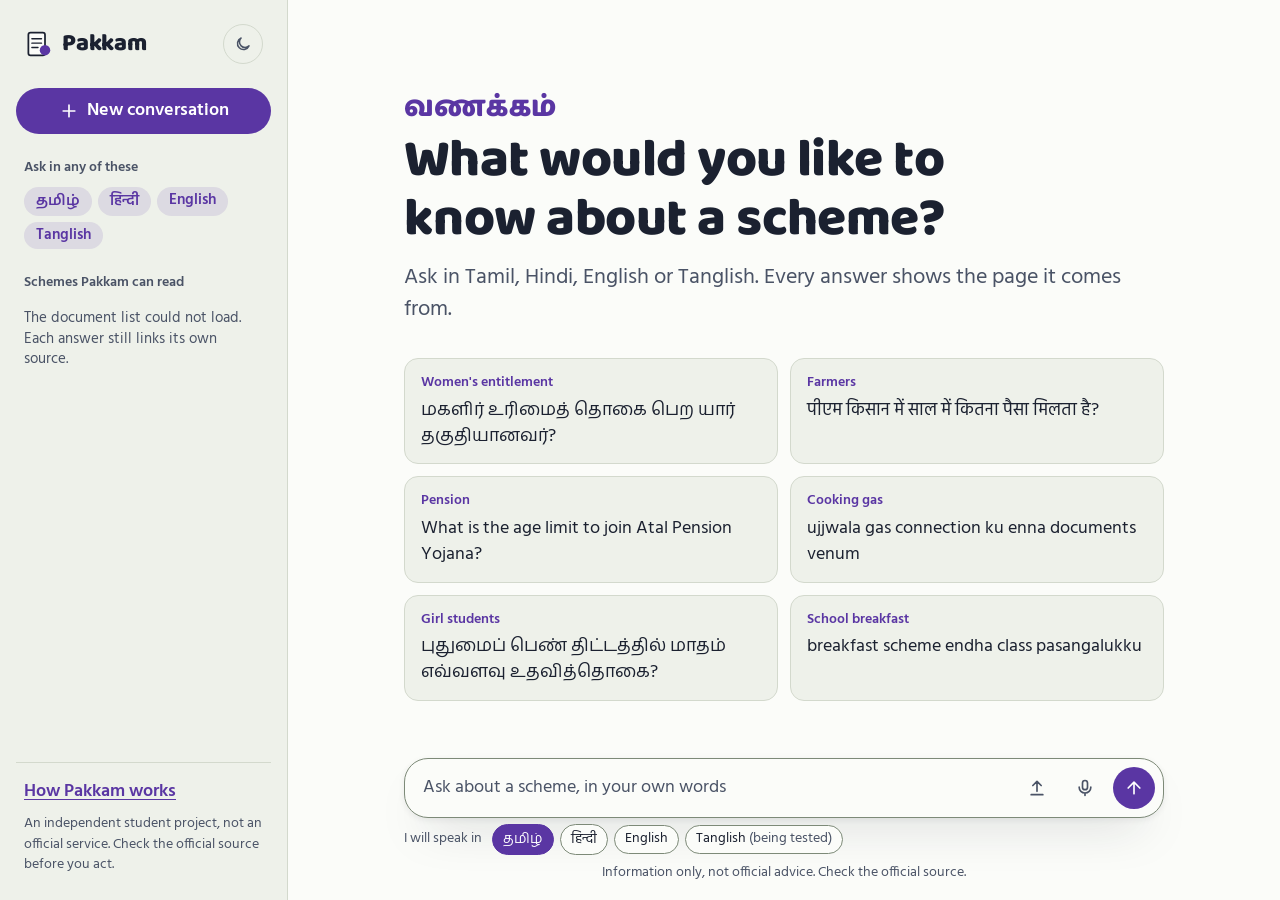
==== web/chat/index.html @ 8cd81425 "Merge main into ui-proof-refusal: voice, backend fixes and docs Conflicts resolved (reviewed by Jasw" ====
<!doctype html>
<html lang="en">
<head>
<meta charset="utf-8">
<meta name="viewport" content="width=device-width, initial-scale=1, interactive-widget=resizes-content">
<title>Ask Pakkam</title>
<meta name="description" content="Ask about Indian government schemes in Tamil, Hindi, English or Tanglish, with the official page every answer comes from.">
<meta name="theme-color" content="#FBFCF9" data-light="#FBFCF9" data-dark="#1A1F29">
<script src="../assets/theme.js"></script>
<link rel="icon" href="data:image/svg+xml,%3Csvg xmlns='http://www.w3.org/2000/svg' viewBox='0 0 32 32'%3E%3Crect x='5' y='3' width='19' height='26' rx='2.5' fill='%23FBFCF9' stroke='%231B2130' stroke-width='2'/%3E%3Cpath d='M9 10h11M9 15h11M9 20h7' stroke='%231B2130' stroke-width='1.6' stroke-linecap='round'/%3E%3Ccircle cx='24' cy='23' r='6' fill='%235A36A3'/%3E%3C/svg%3E">
<link rel="preconnect" href="https://fonts.googleapis.com">
<link rel="preconnect" href="https://fonts.gstatic.com" crossorigin>
<link rel="stylesheet" href="https://fonts.googleapis.com/css2?family=Baloo+2:wght@600;800&family=Baloo+Thambi+2:wght@600;800&family=Hind:wght@400;500;600&family=Hind+Madurai:wght@400;500;600&display=swap">
<link rel="stylesheet" href="../assets/tokens.css">
<link rel="stylesheet" href="../assets/chat.css">
<script src="../assets/recorder.js" defer></script>
<script src="../assets/chat.js" defer></script>
</head>
<body>
<a class="skip" href="#q">Skip to the question box</a>

<div class="app" id="app">
  <!-- Sidebar -->
  <aside class="sidebar" id="sidebar" aria-label="Pakkam menu">
    <div class="side-top">
      <a class="mark" href="../" aria-label="Pakkam home">
        <svg viewBox="0 0 32 32" aria-hidden="true"><rect x="5" y="3" width="19" height="26" rx="2.5"/><path d="M9 10h11M9 15h11M9 20h7"/><circle cx="24" cy="23" r="6"/></svg>
        Pakkam
      </a>
      <div class="side-actions">
        <button type="button" class="theme-toggle" data-theme-toggle aria-pressed="false" aria-label="Dark theme" title="Switch between light and dark" hidden>
          <svg class="i-moon" viewBox="0 0 24 24" aria-hidden="true"><path d="M20 14.5A8 8 0 1 1 9.5 4a6.5 6.5 0 0 0 10.5 10.5z"/></svg>
          <svg class="i-sun" viewBox="0 0 24 24" aria-hidden="true"><circle cx="12" cy="12" r="4"/><path d="M12 2v2M12 20v2M4.9 4.9l1.4 1.4M17.7 17.7l1.4 1.4M2 12h2M20 12h2M4.9 19.1l1.4-1.4M17.7 6.3l1.4-1.4"/></svg>
        </button>
        <button type="button" class="icon-btn side-close" id="side-close" aria-label="Close the menu">
          <svg viewBox="0 0 24 24" aria-hidden="true"><path d="M6 6l12 12M18 6L6 18"/></svg>
        </button>
      </div>
    </div>
    <button type="button" class="btn btn-primary new-chat" data-new-chat>
      <svg viewBox="0 0 24 24" aria-hidden="true"><path d="M12 5v14M5 12h14"/></svg>
      New conversation
    </button>

    <div class="side-block">
      <p class="side-h">Ask in any of these</p>
      <ul class="side-scripts">
        <li lang="ta">தமிழ்</li>
        <li lang="hi">हिन्दी</li>
        <li lang="en">English</li>
        <li lang="ta-Latn">Tanglish</li>
      </ul>
    </div>

    <div class="side-block side-schemes">
      <p class="side-h" id="schemes-h" tabindex="-1">Schemes Pakkam can read</p>
      <ul class="scheme-list" id="scheme-list">
        <li class="scheme-note">Loading the document list</li>
      </ul>
    </div>

    <div class="side-foot">
      <a href="../#how">How Pakkam works</a>
      <p>An independent student project, not an official service. Check the official source before you act.</p>
    </div>
  </aside>
  <div class="scrim" id="scrim" hidden></div>

  <!-- Conversation -->
  <main class="main" id="main">
    <header class="topbar">
      <button type="button" class="icon-btn" id="side-open" aria-label="Open the menu" aria-controls="sidebar" aria-expanded="false">
        <svg viewBox="0 0 24 24" aria-hidden="true"><path d="M4 7h16M4 12h16M4 17h16"/></svg>
      </button>
      <a class="mark mark-small" href="../">
        <svg viewBox="0 0 32 32" aria-hidden="true"><rect x="5" y="3" width="19" height="26" rx="2.5"/><path d="M9 10h11M9 15h11M9 20h7"/><circle cx="24" cy="23" r="6"/></svg>
        Pakkam
      </a>
      <button type="button" class="icon-btn" data-new-chat aria-label="New conversation">
        <svg viewBox="0 0 24 24" aria-hidden="true"><path d="M12 5v14M5 12h14"/></svg>
      </button>
    </header>

    <div class="thread" id="thread">
      <div class="thread-inner">
        <section class="welcome" id="welcome" aria-labelledby="welcome-h">
          <p class="greeting" aria-hidden="true">
            <span lang="ta" class="on">வணக்கம்</span>
            <span lang="hi">नमस्ते</span>
            <span lang="en">Hello</span>
            <span lang="ta-Latn">Vanakkam</span>
          </p>
          <h1 id="welcome-h">What would you like to know about a scheme?</h1>
          <p class="welcome-sub">Ask in Tamil, Hindi, English or Tanglish. Every answer shows the page it comes from.</p>
          <ul class="suggestions">
            <li><button type="button" class="suggest" data-q><span class="suggest-topic">Women's entitlement</span><span class="suggest-q" lang="ta">மகளிர் உரிமைத் தொகை பெற யார் தகுதியானவர்?</span></button></li>
            <li><button type="button" class="suggest" data-q><span class="suggest-topic">Farmers</span><span class="suggest-q" lang="hi">पीएम किसान में साल में कितना पैसा मिलता है?</span></button></li>
            <li><button type="button" class="suggest" data-q><span class="suggest-topic">Pension</span><span class="suggest-q" lang="en">What is the age limit to join Atal Pension Yojana?</span></button></li>
            <li><button type="button" class="suggest" data-q><span class="suggest-topic">Cooking gas</span><span class="suggest-q" lang="ta-Latn">ujjwala gas connection ku enna documents venum</span></button></li>
            <li><button type="button" class="suggest" data-q><span class="suggest-topic">Girl students</span><span class="suggest-q" lang="ta">புதுமைப் பெண் திட்டத்தில் மாதம் எவ்வளவு உதவித்தொகை?</span></button></li>
            <li><button type="button" class="suggest" data-q><span class="suggest-topic">School breakfast</span><span class="suggest-q" lang="ta-Latn">breakfast scheme endha class pasangalukku</span></button></li>
          </ul>
        </section>
        <ol class="log" id="log" aria-live="polite" aria-label="Conversation"></ol>
      </div>
    </div>

    <div class="composer-wrap">
      <form class="composer" id="ask" novalidate>
        <label class="vh" for="q">Your question</label>
        <textarea id="q" name="question" rows="1" autocomplete="off" placeholder="Ask about a scheme, in your own words"></textarea>
        <label class="icon-btn voice-btn" id="upload-label" title="Upload a recorded question (WAV, MP3, OGG, FLAC, AAC or M4A, up to 30 seconds)">
          <span class="vh">Upload a recorded question</span>
          <input type="file" id="upload" class="vh" accept=".wav,.mp3,.ogg,.flac,.aac,.m4a,audio/wav,audio/mpeg,audio/ogg,audio/flac,audio/aac,audio/mp4">
          <svg viewBox="0 0 24 24" aria-hidden="true"><path d="M12 16V4M7 9l5-5 5 5M5 20h14"/></svg>
        </label>
        <button type="button" class="icon-btn voice-btn" id="mic" aria-pressed="false" aria-label="Ask by voice" title="Ask by voice (up to 30 seconds)">
          <svg viewBox="0 0 24 24" aria-hidden="true"><rect x="9" y="3" width="6" height="11" rx="3"/><path d="M5 11a7 7 0 0 0 14 0M12 18v3"/></svg>
        </button>
        <button type="submit" class="send" id="send" aria-label="Ask">
          <svg viewBox="0 0 24 24" aria-hidden="true"><path d="M12 19V5M5 12l7-7 7 7"/></svg>
        </button>
      </form>
      <div class="voice-row">
        <fieldset class="voice-langs" id="voice-lang">
          <legend>I will speak in</legend>
          <label><input type="radio" name="voice-lang" value="ta" checked><span lang="ta">தமிழ்</span></label>
          <label><input type="radio" name="voice-lang" value="hi"><span lang="hi">हिन्दी</span></label>
          <label><input type="radio" name="voice-lang" value="en"><span>English</span></label>
          <label><input type="radio" name="voice-lang" value="ta-Latn"><span>Tanglish <small>(being tested)</small></span></label>
        </fieldset>
        <span class="voice-status" id="voice-status"></span>
        <button type="button" class="voice-action" id="voice-cancel" hidden>✕ Cancel</button>
        <button type="button" class="voice-action" id="voice-retry" hidden>Send again</button>
        <button type="button" class="voice-action" id="type-instead" hidden>Type instead</button>
        <span class="vh" id="voice-announce" aria-live="polite"></span>
      </div>
      <p class="form-msg" id="form-msg" role="status"></p>
      <p class="composer-hint">Information only, not official advice. Check the official source.</p>
    </div>
  </main>

  <!-- Sources panel (a bottom sheet on phones, with a backdrop that closes it) -->
  <div class="sheet-scrim" id="sheet-scrim" hidden></div>
  <aside class="sources" id="sources" aria-labelledby="sources-h" hidden>
    <div class="sources-head">
      <h2 id="sources-h" tabindex="-1">Sources</h2>
      <button type="button" class="icon-btn" id="sources-close" aria-label="Close the sources">
        <svg viewBox="0 0 24 24" aria-hidden="true"><path d="M6 6l12 12M18 6L6 18"/></svg>
      </button>
    </div>
    <ol class="source-list" id="source-list"></ol>
  </aside>
</div>
</body>
</html>
---- web/assets/tokens.css ----
/* Pakkam design tokens, shared by the home page and the chat app (docs/frontend-plan.md). */
:root {
  /* colour */
  --canvas: #EEF1EA;
  --panel: #FBFCF9;
  --panel-2: #F4F6F1;
  --ink: #1B2130;
  --ink-2: #4A5366;
  --line: #D3D9CD;
  --border: #7D8A78;
  --stamp: #5A36A3;
  --stamp-hover: #47288A;
  --stamp-soft: rgba(90, 54, 163, .12);
  --stamp-line: rgba(90, 54, 163, .45);
  --marigold: #E3A33B;
  --marigold-soft: rgba(227, 163, 59, .18);
  --tape: #9E2F3A;
  --tape-soft: rgba(158, 47, 58, .07);
  --on-stamp: #FFFFFF;
  --stamp-deep: #5A36A3; /* the CTA band keeps this violet in both themes */
  --bubble: #1B2130;
  --on-bubble: #FBFCF9;
  --nav-bg: rgba(238, 241, 234, .88);
  --scrim: rgba(27, 33, 48, .35);
  --check: url("data:image/svg+xml,%3Csvg xmlns='http://www.w3.org/2000/svg' viewBox='0 0 16 16'%3E%3Cpath d='M4 8.5l2.5 2.5L12 5.5' fill='none' stroke='white' stroke-width='2' stroke-linecap='round' stroke-linejoin='round'/%3E%3C/svg%3E");

  /* type: Indian foundries, each family covers Latin, Devanagari and Tamil */
  --font-display: "Baloo 2", "Baloo Thambi 2", system-ui, sans-serif;
  --font-body: "Hind", "Hind Madurai", system-ui, sans-serif;

  /* fluid type scale: 375px -> 1440px */
  --step--1: clamp(.8125rem, .79rem + .09vw, .875rem);
  --step-0: clamp(1rem, .96rem + .19vw, 1.125rem);
  --step-1: clamp(1.1875rem, 1.12rem + .28vw, 1.375rem);
  --step-2: clamp(1.4375rem, 1.28rem + .66vw, 1.875rem);
  --step-3: clamp(1.75rem, 1.5rem + 1.13vw, 2.5rem);
  --step-4: clamp(2.125rem, 1.67rem + 2.07vw, 3.5rem);
  --step-5: clamp(2.5rem, 1.83rem + 3.38vw, 4.75rem);

  /* spacing: 4px base */
  --s-1: 4px; --s-2: 8px; --s-3: 12px; --s-4: 16px; --s-5: 24px;
  --s-6: 32px; --s-7: 48px; --s-8: 64px; --s-9: 96px;
  --section: clamp(48px, 7vw, 96px);
  --gutter: clamp(16px, 4vw, 32px);
  --content: 1200px;

  /* shape and depth */
  --r-sm: 8px; --r-md: 14px; --r-lg: 22px; --r-pill: 999px;
  --shadow-1: 0 1px 2px rgba(27, 33, 48, .06), 0 8px 24px -16px rgba(27, 33, 48, .28);
  --shadow-2: 0 2px 6px rgba(27, 33, 48, .07), 0 24px 48px -24px rgba(27, 33, 48, .35);

  /* motion */
  --ease-out: cubic-bezier(.22, .8, .24, 1);
  --ease-in-out: cubic-bezier(.65, 0, .35, 1);

  color-scheme: light;
}

/* Dark theme: the ledger at night. Follows the system setting unless the visitor
   picks a theme (theme.js sets data-theme). Both blocks hold the same values. */
@media (prefers-color-scheme: dark) {
  :root:not([data-theme="light"]) {
    --canvas: #12151C;
    --panel: #1A1F29;
    --panel-2: #222835;
    --ink: #E9ECF2;
    --ink-2: #A9B1C2;
    --line: #2C3342;
    --border: #6B7690;
    --stamp: #B39BF5;
    --stamp-hover: #C9B8FA;
    --stamp-soft: rgba(179, 155, 245, .14);
    --stamp-line: rgba(179, 155, 245, .5);
    --marigold: #F2B657;
    --marigold-soft: rgba(242, 182, 87, .16);
    --tape: #F29AA2;
    --tape-soft: rgba(242, 154, 162, .1);
    --on-stamp: #14101F;
    --bubble: #2B3244;
    --on-bubble: #E9ECF2;
    --nav-bg: rgba(18, 21, 28, .86);
    --scrim: rgba(0, 0, 0, .55);
    --check: url("data:image/svg+xml,%3Csvg xmlns='http://www.w3.org/2000/svg' viewBox='0 0 16 16'%3E%3Cpath d='M4 8.5l2.5 2.5L12 5.5' fill='none' stroke='%2314101F' stroke-width='2' stroke-linecap='round' stroke-linejoin='round'/%3E%3C/svg%3E");
    --shadow-1: 0 1px 2px rgba(0, 0, 0, .3), 0 8px 24px -16px rgba(0, 0, 0, .6);
    --shadow-2: 0 2px 6px rgba(0, 0, 0, .3), 0 24px 48px -24px rgba(0, 0, 0, .7);
    color-scheme: dark;
  }
}
:root[data-theme="dark"] {
  --canvas: #12151C;
  --panel: #1A1F29;
  --panel-2: #222835;
  --ink: #E9ECF2;
  --ink-2: #A9B1C2;
  --line: #2C3342;
  --border: #6B7690;
  --stamp: #B39BF5;
  --stamp-hover: #C9B8FA;
  --stamp-soft: rgba(179, 155, 245, .14);
  --stamp-line: rgba(179, 155, 245, .5);
  --marigold: #F2B657;
  --marigold-soft: rgba(242, 182, 87, .16);
  --tape: #F29AA2;
  --tape-soft: rgba(242, 154, 162, .1);
  --on-stamp: #14101F;
  --bubble: #2B3244;
  --on-bubble: #E9ECF2;
  --nav-bg: rgba(18, 21, 28, .86);
  --scrim: rgba(0, 0, 0, .55);
  --check: url("data:image/svg+xml,%3Csvg xmlns='http://www.w3.org/2000/svg' viewBox='0 0 16 16'%3E%3Cpath d='M4 8.5l2.5 2.5L12 5.5' fill='none' stroke='%2314101F' stroke-width='2' stroke-linecap='round' stroke-linejoin='round'/%3E%3C/svg%3E");
  --shadow-1: 0 1px 2px rgba(0, 0, 0, .3), 0 8px 24px -16px rgba(0, 0, 0, .6);
  --shadow-2: 0 2px 6px rgba(0, 0, 0, .3), 0 24px 48px -24px rgba(0, 0, 0, .7);
  color-scheme: dark;
}

*, *::before, *::after { box-sizing: border-box; }
html { overflow-x: hidden; overflow-x: clip; -webkit-text-size-adjust: 100%; }
body {
  margin: 0;
  overflow-x: hidden;
  overflow-x: clip;
  background: var(--canvas);
  color: var(--ink);
  font-family: var(--font-body);
  font-size: var(--step-0);
  line-height: 1.5;
  -webkit-font-smoothing: antialiased;
}
:lang(ta), :lang(hi) { line-height: 1.7; }
:lang(ta-Latn) { line-height: 1.5; }
h1, h2, h3, h4, p, figure, blockquote { margin: 0; }
h1, h2, h3, h4 { font-family: var(--font-display); font-weight: 800; line-height: 1.1; letter-spacing: -.01em; text-wrap: balance; }
img { display: block; max-width: 100%; height: auto; }
a { color: inherit; }
button, input, textarea { font: inherit; color: inherit; }
:focus-visible { outline: 2px solid var(--stamp); outline-offset: 2px; border-radius: 6px; }

.vh {
  position: absolute !important;
  width: 1px; height: 1px;
  overflow: hidden;
  clip: rect(0 0 0 0);
  clip-path: inset(50%);
  white-space: nowrap;
}
.skip {
  position: absolute;
  left: 16px; top: -64px;
  z-index: 50;
  padding: 10px 16px;
  background: var(--stamp);
  color: var(--on-stamp);
  border-radius: var(--r-sm);
  font-weight: 600;
  text-decoration: none;
}
.skip:focus { top: 12px; }

/* Buttons shared by both pages. */
.btn {
  display: inline-flex;
  align-items: center;
  justify-content: center;
  gap: 8px;
  min-height: 46px;
  padding: 0 22px;
  border: 1px solid transparent;
  border-radius: var(--r-pill);
  font-weight: 600;
  text-decoration: none;
  cursor: pointer;
  transition: background-color .16s var(--ease-out), border-color .16s var(--ease-out), transform .16s var(--ease-out);
}
.btn:active { transform: translateY(1px); }
.btn-primary { background: var(--stamp); color: var(--on-stamp); }
.btn-primary:hover { background: var(--stamp-hover); }
.btn-quiet { background: var(--panel); border-color: var(--border); }
.btn-quiet:hover { border-color: var(--stamp); color: var(--stamp); }

/* The Pakkam mark: a page with a violet stamp. */
.mark {
  display: inline-flex;
  align-items: center;
  gap: 10px;
  font-family: var(--font-display);
  font-size: 1.5rem;
  font-weight: 800;
  letter-spacing: -.01em;
  text-decoration: none;
}
.mark svg { width: 28px; height: 28px; flex: none; }
.mark rect { fill: var(--panel); stroke: var(--ink); stroke-width: 2; }
.mark path { stroke: var(--ink); stroke-width: 1.6; stroke-linecap: round; }
.mark circle { fill: var(--stamp); }

/* Theme switch, shared by both pages: a moon in the light theme, a sun in the dark one.
   Hidden until theme.js wires it up, so it never shows without JavaScript. */
.theme-toggle {
  display: inline-flex;
  align-items: center;
  justify-content: center;
  flex: none;
  width: 40px;
  height: 40px;
  padding: 0;
  background: transparent;
  color: var(--ink-2);
  border: 1px solid var(--line);
  border-radius: 50%;
  cursor: pointer;
  transition: color .16s var(--ease-out), border-color .16s var(--ease-out);
}
.theme-toggle[hidden] { display: none; }
.theme-toggle:hover { color: var(--stamp); border-color: var(--stamp-line); }
.theme-toggle svg { width: 18px; height: 18px; fill: none; stroke: currentColor; stroke-width: 2; stroke-linecap: round; stroke-linejoin: round; }
.theme-toggle .i-sun, .theme-toggle[aria-pressed="true"] .i-moon { display: none; }
.theme-toggle[aria-pressed="true"] .i-sun { display: block; }

@media (pointer: coarse) {
  .btn { min-height: 48px; }
  .theme-toggle { width: 44px; height: 44px; }
}

@media (prefers-reduced-motion: reduce) {
  *, *::before, *::after {
    animation: none !important;
    transition: none !important;
    scroll-behavior: auto !important;
  }
}
---- web/assets/chat.css ----
/* Pakkam chat app. Tokens in tokens.css; plan in docs/frontend-plan.md. */
html, body { height: 100%; }
body { overflow: hidden; background: var(--panel); }

.app {
  display: grid;
  grid-template-columns: 288px minmax(0, 1fr) auto;
  height: 100vh;
  height: 100dvh;
}

.icon-btn {
  display: inline-flex;
  align-items: center;
  justify-content: center;
  width: 40px;
  height: 40px;
  padding: 0;
  background: transparent;
  border: 1px solid transparent;
  border-radius: 10px;
  cursor: pointer;
  transition: background-color .16s var(--ease-out);
}
.icon-btn:hover { background: var(--panel-2); }
.icon-btn svg, .new-chat svg, .send svg { width: 20px; height: 20px; fill: none; stroke: currentColor; stroke-width: 2; stroke-linecap: round; stroke-linejoin: round; }

/* ---------- sidebar ---------- */
.sidebar {
  display: flex;
  flex-direction: column;
  gap: var(--s-5);
  min-height: 0;
  padding: var(--s-5) var(--s-4);
  background: var(--canvas);
  border-right: 1px solid var(--line);
}
.side-top { display: flex; align-items: center; justify-content: space-between; padding-inline: var(--s-2); }
.side-actions { display: flex; align-items: center; gap: var(--s-2); }
.side-close { display: none; }
.new-chat { width: 100%; }
.side-block { padding-inline: var(--s-2); }
.side-h { margin-bottom: var(--s-2); color: var(--ink-2); font-size: var(--step--1); font-weight: 600; }
.side-scripts { display: flex; flex-wrap: wrap; gap: 6px; margin: 0; padding: 0; list-style: none; }
.side-scripts li { padding: 2px 12px; background: var(--stamp-soft); color: var(--stamp); border-radius: var(--r-pill); font-weight: 600; font-size: .9375rem; }
.side-schemes { flex: 1; min-height: 0; display: flex; flex-direction: column; }
.scheme-list { flex: 1; min-height: 0; overflow-y: auto; margin: 0; padding: 0; list-style: none; }
.scheme-list li { padding: 7px 0; border-bottom: 1px solid var(--line); font-size: .9375rem; line-height: 1.35; }
.scheme-list li:last-child { border-bottom: 0; }
.scheme-docs { display: block; color: var(--ink-2); font-size: var(--step--1); }
.scheme-note { color: var(--ink-2); }
.side-foot { padding: var(--s-4) var(--s-2) 0; border-top: 1px solid var(--line); }
.side-foot a { color: var(--stamp); font-weight: 600; text-underline-offset: 3px; }
.side-foot p { margin-top: var(--s-2); color: var(--ink-2); font-size: var(--step--1); }

/* ---------- main column ---------- */
.main { display: flex; flex-direction: column; min-width: 0; min-height: 0; background: var(--panel); }
.topbar { display: none; }
.thread { flex: 1; min-height: 0; overflow-y: auto; scroll-behavior: smooth; }
.thread-inner { width: min(760px, 100% - 2 * var(--gutter)); margin-inline: auto; padding-block: var(--s-7) var(--s-6); }

/* welcome */
.welcome { padding-top: clamp(8px, 4vh, 48px); }
.greeting { position: relative; height: 1.4em; font-family: var(--font-display); font-size: var(--step-2); font-weight: 800; color: var(--stamp); }
.greeting span { position: absolute; left: 0; top: 0; opacity: 0; transform: translateY(6px); transition: opacity .5s var(--ease-out), transform .5s var(--ease-out); }
.greeting span.on { opacity: 1; transform: none; }
.welcome h1 { margin-top: var(--s-2); font-size: var(--step-4); max-width: 18ch; }
.welcome-sub { margin-top: var(--s-3); color: var(--ink-2); font-size: var(--step-1); }
.suggestions {
  display: grid;
  grid-template-columns: repeat(2, minmax(0, 1fr));
  gap: var(--s-3);
  margin: var(--s-6) 0 0;
  padding: 0;
  list-style: none;
}
.suggest {
  display: flex;
  flex-direction: column;
  gap: 4px;
  width: 100%;
  height: 100%;
  padding: 14px 16px;
  text-align: left;
  background: var(--canvas);
  border: 1px solid var(--line);
  border-radius: var(--r-md);
  cursor: pointer;
  transition: border-color .16s var(--ease-out), background-color .16s var(--ease-out), transform .16s var(--ease-out);
}
.suggest:hover { border-color: var(--stamp); background: var(--stamp-soft); }
.suggest:active { transform: translateY(1px); }
.suggest-topic { color: var(--stamp); font-size: var(--step--1); font-weight: 600; }
.suggest-q { line-height: 1.45; }

/* messages */
.log { display: grid; gap: var(--s-6); margin: 0; padding: 0; list-style: none; }
.log:empty { display: none; }
.msg { animation: msg-in .24s var(--ease-out) backwards; }
@keyframes msg-in { from { opacity: 0; transform: translateY(8px); } }
.msg.q { justify-self: end; max-width: min(600px, 88%); }
.msg.q p {
  padding: 10px 16px;
  background: var(--bubble);
  color: var(--on-bubble);
  border-radius: 18px 18px 4px 18px;
  overflow-wrap: anywhere;
}
.msg.a { display: grid; grid-template-columns: 34px minmax(0, 1fr); gap: var(--s-3); }
.avatar {
  display: inline-flex;
  align-items: center;
  justify-content: center;
  width: 34px;
  height: 34px;
  background: var(--stamp-soft);
  border-radius: 50%;
}
.avatar svg { width: 20px; height: 20px; }
.avatar rect { fill: var(--panel); stroke: var(--stamp); stroke-width: 2; }
.avatar path { stroke: var(--stamp); stroke-width: 1.6; stroke-linecap: round; }
.avatar circle { fill: var(--stamp); }
.a-body { min-width: 0; padding-top: 4px; }
.sentences { font-size: var(--step-0); line-height: 1.65; }
.sent { border-radius: 4px; transition: background-color .2s var(--ease-out); -webkit-box-decoration-break: clone; box-decoration-break: clone; }
.sent.lit { background: var(--stamp-soft); }

.chip {
  position: relative;
  display: inline-flex;
  align-items: center;
  justify-content: center;
  min-width: 1.55em;
  height: 1.55em;
  margin-inline: .25em .1em;
  padding: 0 .4em;
  vertical-align: .12em;
  background: var(--stamp-soft);
  color: var(--stamp);
  border: 1px solid var(--stamp-line);
  border-radius: 6px;
  font-family: var(--font-body);
  font-size: .75em;
  font-weight: 600;
  line-height: 1;
  font-variant-numeric: tabular-nums;
  cursor: pointer;
  transition: background-color .16s var(--ease-out), color .16s var(--ease-out);
}
.chip:hover, .chip[aria-expanded="true"] { background: var(--stamp); color: var(--on-stamp); }

.a-meta { display: flex; flex-wrap: wrap; align-items: center; gap: var(--s-3); margin-top: var(--s-3); }
.source-lines { display: grid; gap: 6px; margin: var(--s-3) 0 0; padding: 0; list-style: none; }
.source-line {
  display: inline-flex;
  align-items: center;
  gap: 8px;
  max-width: 100%;
  min-height: 36px;
  padding: 6px 12px 6px 10px;
  background: var(--panel);
  color: var(--ink);
  border: 1px solid var(--stamp-line);
  border-left: 4px solid var(--stamp);
  border-radius: var(--r-sm);
  font-size: var(--step--1);
  font-weight: 600;
  text-align: start;
  overflow-wrap: anywhere;
  cursor: pointer;
}
.source-line:hover, .source-line[aria-expanded="true"] { border-color: var(--stamp); color: var(--stamp); }
.a-time { color: var(--ink-2); font-size: var(--step--1); }
.disclaimer { margin-top: var(--s-2); color: var(--ink-2); font-size: var(--step--1); }

.refusal {
  padding: 14px 16px;
  background: var(--canvas);
  border: 1.5px dashed var(--border);
  border-radius: var(--r-md);
}
.refusal-title { margin-bottom: 6px; font-weight: 600; }
.refusal-text { color: var(--ink); }
.refusal-actions { display: flex; flex-wrap: wrap; gap: var(--s-2); margin-top: var(--s-3); }
.refusal-link, .refusal-schemes {
  display: inline-flex;
  flex-direction: column;
  justify-content: center;
  min-height: 44px;
  padding: 6px 14px;
  background: var(--panel);
  color: var(--stamp);
  border: 1px solid var(--stamp-line);
  border-radius: var(--r-sm);
  font-size: var(--step--1);
  font-weight: 600;
  text-align: start;
  text-decoration: none;
  cursor: pointer;
}
.refusal-link:hover, .refusal-schemes:hover { border-color: var(--stamp); }
.refusal-host { color: var(--ink-2); font-weight: 400; overflow-wrap: anywhere; }
#schemes-h:focus { outline: none; }
.error-msg { padding: 12px 14px; color: var(--tape); background: var(--tape-soft); border-radius: var(--r-md); }

.pending .a-body { display: grid; gap: var(--s-2); }
.wait { color: var(--ink-2); }
.wait-bar { position: relative; width: min(240px, 60%); height: 4px; overflow: hidden; background: var(--stamp-soft); border-radius: 2px; }
.wait-bar::after {
  content: "";
  position: absolute;
  inset: 0;
  width: 40%;
  background: var(--stamp);
  border-radius: 2px;
  animation: indeterminate 1.3s var(--ease-in-out) infinite;
}
@keyframes indeterminate { from { transform: translateX(-100%); } to { transform: translateX(250%); } }

/* composer */
.composer-wrap {
  width: min(760px, 100% - 2 * var(--gutter));
  margin-inline: auto;
  padding: var(--s-2) 0 var(--s-4);
}
.composer {
  display: flex;
  align-items: flex-end;
  gap: var(--s-2);
  padding: 8px 8px 8px 18px;
  background: var(--panel);
  border: 1px solid var(--border);
  border-radius: 24px;
  box-shadow: var(--shadow-2);
  transition: border-color .16s var(--ease-out);
}
.composer:focus-within { border-color: var(--stamp); }
.composer textarea {
  flex: 1;
  min-height: 28px;
  max-height: 168px;
  margin-block: 6px;
  padding: 0;
  resize: none;
  border: 0;
  outline: none;
  background: transparent;
  line-height: 1.5;
}
.composer textarea::placeholder { color: var(--ink-2); opacity: 1; }
.send {
  flex: none;
  display: inline-flex;
  align-items: center;
  justify-content: center;
  width: 42px;
  height: 42px;
  background: var(--stamp);
  color: var(--on-stamp);
  border: 0;
  border-radius: 50%;
  cursor: pointer;
  transition: background-color .16s var(--ease-out), opacity .16s var(--ease-out);
}
.send:hover { background: var(--stamp-hover); }
.send:disabled { opacity: .45; cursor: progress; }
.form-msg { min-height: 0; margin-top: 6px; color: var(--tape); font-size: var(--step--1); }
.form-msg:empty { display: none; }
.voice-btn { flex: none; align-self: flex-end; margin-bottom: 1px; color: var(--ink-2); }
.voice-btn svg { width: 20px; height: 20px; fill: none; stroke: currentColor; stroke-width: 2; stroke-linecap: round; stroke-linejoin: round; }
.voice-btn:focus-within { outline: 2px solid var(--stamp); outline-offset: 2px; }
#mic[aria-pressed="true"] { background: var(--tape-soft); color: var(--tape); border-color: var(--tape); }
.voice-btn[hidden] { display: none; }
.voice-row { display: flex; flex-wrap: wrap; align-items: center; gap: var(--s-2); margin-top: 6px; color: var(--ink-2); font-size: var(--step--1); }
.voice-langs { display: flex; flex-wrap: wrap; align-items: center; gap: 6px; margin: 0; padding: 0; border: 0; }
.voice-langs legend { float: left; margin-right: 4px; padding: 0; }
.voice-langs label { position: relative; }
.voice-langs input { position: absolute; opacity: 0; inset: 0; margin: 0; cursor: pointer; }
.voice-langs span { display: inline-block; padding: 3px 10px; color: var(--ink); background: var(--panel); border: 1px solid var(--border); border-radius: 999px; }
.voice-langs small { color: var(--ink-2); font-size: inherit; }
.voice-langs input:checked + span { color: var(--on-stamp); background: var(--stamp); border-color: var(--stamp); }
.voice-langs input:checked + span small { color: inherit; opacity: .85; }
.voice-langs input:focus-visible + span { outline: 2px solid var(--stamp); outline-offset: 2px; }
.voice-action { padding: 3px 10px; color: var(--ink); background: var(--panel); border: 1px solid var(--border); border-radius: 999px; font: inherit; cursor: pointer; }
.voice-action:hover { background: var(--panel-2); }
.voice-action[hidden] { display: none; }
#mic[aria-pressed="true"] svg { display: none; }
#mic[aria-pressed="true"]::before { content: ""; width: 14px; height: 14px; background: currentColor; border-radius: 2px; }
#mic.mic-off { opacity: .55; }
.voice-row[hidden] { display: none; }
.voice-status:empty { display: none; }
.voice-status { color: var(--tape); font-variant-numeric: tabular-nums; }
/* Listen: the pill style the voice branch borrowed from the removed "N sources" button. */
.listen-btn {
  display: inline-flex;
  align-items: center;
  gap: 6px;
  padding: 4px 12px;
  background: var(--panel);
  border: 1px solid var(--border);
  border-radius: var(--r-pill);
  font-size: var(--step--1);
  font-weight: 600;
  cursor: pointer;
}
.listen-btn:hover { border-color: var(--stamp); color: var(--stamp); }
.listen-btn[aria-pressed="true"] { color: var(--tape); border-color: var(--tape); }
.heard { display: block; margin-bottom: 2px; font-size: var(--step--1); opacity: .8; }
.composer-hint { margin-top: 8px; color: var(--ink-2); font-size: var(--step--1); text-align: center; }

/* ---------- sources panel ---------- */
.sources {
  display: flex;
  flex-direction: column;
  width: 380px;
  min-height: 0;
  background: var(--canvas);
  border-left: 1px solid var(--line);
  animation: panel-in .26s var(--ease-out);
}
.sources[hidden] { display: none; }
.sheet-scrim { display: none; }
@keyframes panel-in { from { opacity: 0; transform: translateX(16px); } }
.sources-head { display: flex; align-items: center; justify-content: space-between; padding: var(--s-4) var(--s-4) var(--s-3) var(--s-5); border-bottom: 1px solid var(--line); }
.sources-head h2 { font-size: var(--step-1); }
.sources-head h2:focus { outline: none; }
.source-list { flex: 1; min-height: 0; overflow-y: auto; display: grid; align-content: start; gap: var(--s-3); margin: 0; padding: var(--s-4); list-style: none; }
.source {
  padding: 14px 16px;
  background: var(--panel);
  border: 1px solid var(--line);
  border-radius: var(--r-md);
  transition: border-color .2s var(--ease-out), box-shadow .2s var(--ease-out);
}
.source.current { border-color: var(--stamp); box-shadow: 0 0 0 3px var(--stamp-soft); }
.source-head { display: flex; gap: var(--s-3); align-items: baseline; }
.source-no {
  flex: none;
  display: inline-flex;
  padding: 0 .45em;
  white-space: nowrap;
  align-items: center;
  justify-content: center;
  min-width: 1.7em;
  height: 1.7em;
  background: var(--stamp);
  color: var(--on-stamp);
  border-radius: 6px;
  font-size: .8125rem;
  font-weight: 600;
}
.source-title { font-weight: 600; line-height: 1.35; }
.source-doc { color: var(--ink-2); font-size: var(--step--1); }
.source-text {
  max-height: 11.5em;
  margin: var(--s-3) 0 var(--s-2);
  padding-right: 6px;
  overflow-y: auto;
  white-space: pre-line;
  font-size: .9375rem;
  overflow-wrap: anywhere;
}
.source-link { color: var(--stamp); font-weight: 600; font-size: .9375rem; text-underline-offset: 3px; }

/* ---------- responsive ---------- */
@media (max-width: 1100px) {
  .app { grid-template-columns: 288px minmax(0, 1fr); }
  .sheet-scrim:not([hidden]) { display: block; position: fixed; inset: 0; z-index: 25; background: var(--scrim); }
  .sources {
    position: fixed;
    top: 0; right: 0; bottom: 0;
    z-index: 30;
    width: min(400px, 100%);
    box-shadow: var(--shadow-2);
  }
}
@media (max-width: 860px) {
  .app { grid-template-columns: minmax(0, 1fr); }
  .sidebar {
    position: fixed;
    top: 0; left: 0; bottom: 0;
    z-index: 40;
    width: min(300px, 86vw);
    transform: translateX(-102%);
    transition: transform .26s var(--ease-out);
    box-shadow: var(--shadow-2);
  }
  .app.menu-open .sidebar { transform: none; }
  .side-close { display: inline-flex; }
  .scrim { position: fixed; inset: 0; z-index: 35; background: var(--scrim); }
  .topbar {
    display: flex;
    align-items: center;
    justify-content: space-between;
    padding: 8px var(--s-2);
    border-bottom: 1px solid var(--line);
  }
  .mark-small { font-size: 1.25rem; }
  .mark-small svg { width: 24px; height: 24px; }
  .thread-inner { padding-top: var(--s-5); }
}
@media (max-width: 640px) {
  .suggestions { grid-template-columns: 1fr; }
  /* The composer hint says this in English on phones; keep it for other languages. */
  .disclaimer[lang="en"] { display: none; }
  .sources {
    top: auto;
    left: 0;
    width: 100%;
    max-height: 78dvh;
    border-left: 0;
    border-top: 1px solid var(--line);
    border-radius: var(--r-lg) var(--r-lg) 0 0;
    animation-name: sheet-in;
  }
  @keyframes sheet-in { from { transform: translateY(24px); opacity: 0; } }
  .sources-head { position: relative; padding-top: var(--s-5); }
  .sources-head::before {
    content: "";
    position: absolute;
    top: 8px; left: 50%;
    width: 40px; height: 4px;
    margin-left: -20px;
    background: var(--border);
    border-radius: 2px;
  }
  .composer-hint { margin-top: 6px; font-size: .8125rem; }
  /* On phones the mic is the main control. */
  #mic { width: 52px; height: 52px; color: var(--on-stamp); background: var(--stamp); border-radius: 50%; }
  #mic svg { width: 24px; height: 24px; }
  #mic[aria-pressed="true"] { color: var(--on-stamp); background: var(--tape); }
}
@media (pointer: coarse) {
  .icon-btn { width: 44px; height: 44px; }
  .chip::after { content: ""; position: absolute; inset: -10px; }
  .source-line { min-height: 44px; }
  .send { width: 46px; height: 46px; }
}
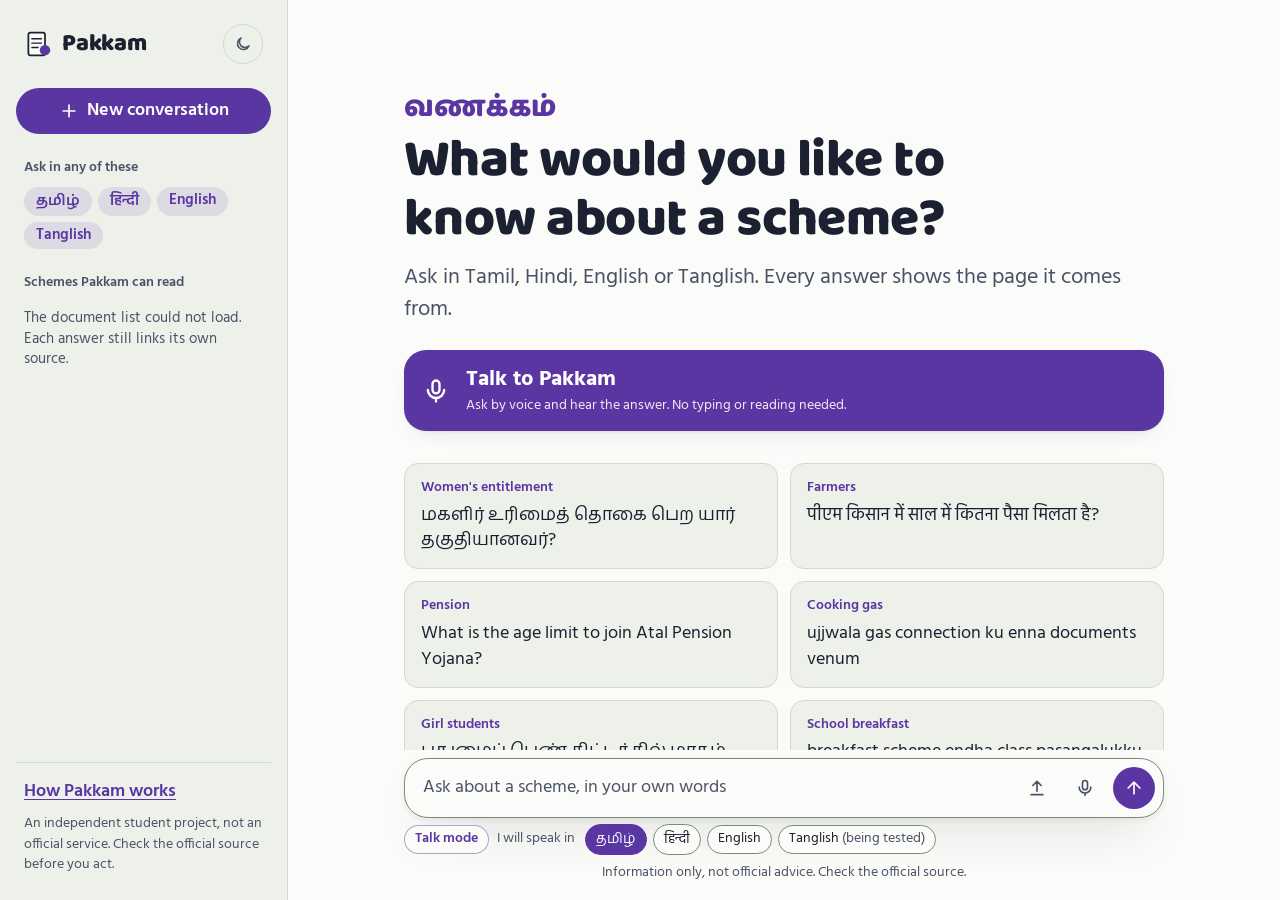
==== commit 540cf63b: "Talk mode: a whole conversation by voice; mic level and auto-stop; helplines spoken and callable Bui" ====
--- a/web/chat/index.html
+++ b/web/chat/index.html
@@ -76,6 +76,9 @@
         <svg viewBox="0 0 32 32" aria-hidden="true"><rect x="5" y="3" width="19" height="26" rx="2.5"/><path d="M9 10h11M9 15h11M9 20h7"/><circle cx="24" cy="23" r="6"/></svg>
         Pakkam
       </a>
+      <button type="button" class="icon-btn topbar-talk" data-talk aria-label="Talk mode">
+        <svg viewBox="0 0 24 24" aria-hidden="true"><rect x="9" y="3" width="6" height="11" rx="3"/><path d="M5 11a7 7 0 0 0 14 0M12 18v3"/></svg>
+      </button>
       <button type="button" class="icon-btn" data-new-chat aria-label="New conversation">
         <svg viewBox="0 0 24 24" aria-hidden="true"><path d="M12 5v14M5 12h14"/></svg>
       </button>
@@ -92,6 +95,10 @@
           </p>
           <h1 id="welcome-h">What would you like to know about a scheme?</h1>
           <p class="welcome-sub">Ask in Tamil, Hindi, English or Tanglish. Every answer shows the page it comes from.</p>
+          <button type="button" class="talk-start" data-talk>
+            <svg viewBox="0 0 24 24" aria-hidden="true"><rect x="9" y="3" width="6" height="11" rx="3"/><path d="M5 11a7 7 0 0 0 14 0M12 18v3"/></svg>
+            <span><strong>Talk to Pakkam</strong><small>Ask by voice and hear the answer. No typing or reading needed.</small></span>
+          </button>
           <ul class="suggestions">
             <li><button type="button" class="suggest" data-q><span class="suggest-topic">Women's entitlement</span><span class="suggest-q" lang="ta">மகளிர் உரிமைத் தொகை பெற யார் தகுதியானவர்?</span></button></li>
             <li><button type="button" class="suggest" data-q><span class="suggest-topic">Farmers</span><span class="suggest-q" lang="hi">पीएम किसान में साल में कितना पैसा मिलता है?</span></button></li>
@@ -122,6 +129,7 @@
         </button>
       </form>
       <div class="voice-row">
+        <button type="button" class="voice-action talk-open" data-talk>Talk mode</button>
         <fieldset class="voice-langs" id="voice-lang">
           <legend>I will speak in</legend>
           <label><input type="radio" name="voice-lang" value="ta" checked><span lang="ta">தமிழ்</span></label>
@@ -140,6 +148,22 @@
     </div>
   </main>
 
+  <!-- Talk mode: a whole conversation by voice -->
+  <div class="talk" id="talk" role="dialog" aria-modal="true" aria-labelledby="talk-state" hidden>
+    <button type="button" class="icon-btn talk-close" id="talk-close" aria-label="Close talk mode">
+      <svg viewBox="0 0 24 24" aria-hidden="true"><path d="M6 6l12 12M18 6L6 18"/></svg>
+    </button>
+    <p class="talk-state" id="talk-state" aria-live="polite">Tap the mic and ask your question</p>
+    <button type="button" class="talk-mic" id="talk-mic" aria-label="Talk">
+      <span class="talk-ring" id="talk-ring" aria-hidden="true"></span>
+      <svg viewBox="0 0 24 24" aria-hidden="true"><rect x="9" y="3" width="6" height="11" rx="3"/><path d="M5 11a7 7 0 0 0 14 0M12 18v3"/></svg>
+    </button>
+    <p class="talk-lang" id="talk-lang"></p>
+    <p class="talk-heard" id="talk-heard"></p>
+    <p class="talk-answer" id="talk-answer"></p>
+    <div class="talk-actions" id="talk-actions"></div>
+  </div>
+
   <!-- Sources panel (a bottom sheet on phones, with a backdrop that closes it) -->
   <div class="sheet-scrim" id="sheet-scrim" hidden></div>
   <aside class="sources" id="sources" aria-labelledby="sources-h" hidden>
--- a/web/assets/chat.css
+++ b/web/assets/chat.css
@@ -171,6 +171,8 @@
 }
 .source-line:hover, .source-line[aria-expanded="true"] { border-color: var(--stamp); color: var(--stamp); }
 .a-time { color: var(--ink-2); font-size: var(--step--1); }
+.source-preview-box { font-size: var(--step--1); color: var(--ink-2); border-left: 2px solid var(--stamp-line); padding-left: var(--s-2); }
+.source-preview-box[hidden] { display: none; }
 .disclaimer { margin-top: var(--s-2); color: var(--ink-2); font-size: var(--step--1); }
 
 .refusal {
@@ -201,6 +203,52 @@
 .refusal-link:hover, .refusal-schemes:hover { border-color: var(--stamp); }
 .refusal-host { color: var(--ink-2); font-weight: 400; overflow-wrap: anywhere; }
 #schemes-h:focus { outline: none; }
+.confirm { margin-bottom: var(--s-2); padding: 8px 12px; color: var(--ink); background: var(--marigold-soft); border-radius: var(--r-sm); font-weight: 600; }
+
+/* after an answer: follow-up questions and feedback */
+.follow-ups { display: flex; flex-wrap: wrap; gap: var(--s-2); margin-top: var(--s-3); }
+.follow-up {
+  min-height: 36px;
+  padding: 6px 14px;
+  background: var(--panel);
+  color: var(--stamp);
+  border: 1px solid var(--stamp-line);
+  border-radius: var(--r-pill);
+  font-size: var(--step--1);
+  font-weight: 600;
+  cursor: pointer;
+  transition: background-color .16s var(--ease-out), color .16s var(--ease-out);
+}
+.follow-up:hover { background: var(--stamp); color: var(--on-stamp); }
+.feedback { display: inline-flex; align-items: center; gap: 4px; margin-left: auto; color: var(--ink-2); font-size: var(--step--1); }
+.feedback-btn { width: 32px; height: 32px; padding: 0; background: transparent; border: 1px solid transparent; border-radius: 50%; font-size: 1rem; cursor: pointer; }
+.feedback-btn:hover:not(:disabled) { border-color: var(--border); }
+.feedback-btn:disabled { cursor: default; opacity: .45; }
+.feedback-btn.chosen { opacity: 1; border-color: var(--stamp-line); background: var(--stamp-soft); }
+
+/* "Did you mean...?" and "the answer writer is busy" */
+.clarify, .busy { padding: 14px 16px; background: var(--canvas); border: 1px solid var(--stamp-line); border-radius: var(--r-md); }
+.clarify-title, .busy-title { margin-bottom: var(--s-2); font-weight: 600; }
+.clarify-actions { display: flex; flex-wrap: wrap; gap: var(--s-2); }
+.clarify-btn {
+  min-height: 44px;
+  padding: 6px 16px;
+  background: var(--stamp);
+  color: var(--on-stamp);
+  border: 0;
+  border-radius: var(--r-pill);
+  font-weight: 600;
+  cursor: pointer;
+}
+.clarify-btn:hover { background: var(--stamp-hover); }
+.busy-passages { display: grid; gap: var(--s-3); margin: 0 0 var(--s-3); padding: 0; list-style: none; }
+.busy-doc { font-size: var(--step--1); font-weight: 600; }
+.busy-text { margin: 4px 0; padding-left: var(--s-2); border-left: 2px solid var(--stamp-line); color: var(--ink); font-size: .9375rem; overflow-wrap: anywhere; }
+.stop-btn { justify-self: start; padding: 4px 14px; color: var(--ink); background: var(--panel); border: 1px solid var(--border); border-radius: var(--r-pill); font-size: var(--step--1); cursor: pointer; }
+.stop-btn:hover { border-color: var(--tape); color: var(--tape); }
+.scheme-ask { padding: 0; color: inherit; background: none; border: 0; font: inherit; text-align: start; cursor: pointer; text-decoration: underline; text-decoration-color: var(--line); text-underline-offset: 3px; }
+.scheme-ask:hover { color: var(--stamp); text-decoration-color: var(--stamp); }
+
 .error-msg { padding: 12px 14px; color: var(--tape); background: var(--tape-soft); border-radius: var(--r-md); }
 
 .pending .a-body { display: grid; gap: var(--s-2); }
@@ -424,11 +472,23 @@
     background: var(--border);
     border-radius: 2px;
   }
-  .composer-hint { margin-top: 6px; font-size: .8125rem; }
-  /* On phones the mic is the main control. */
-  #mic { width: 52px; height: 52px; color: var(--on-stamp); background: var(--stamp); border-radius: 50%; }
-  #mic svg { width: 24px; height: 24px; }
-  #mic[aria-pressed="true"] { color: var(--on-stamp); background: var(--tape); }
+  /* Phones: give the question box the width, and keep the bottom area short. */
+  .composer-wrap { padding: 6px 0 var(--s-2); }
+  .composer { gap: 4px; padding: 6px 6px 6px 14px; }
+  #upload-label { display: none; }
+  /* Kept on phones (the English answers rely on it for the disclaimer), but on one short line. */
+  .composer-hint { margin-top: 2px; font-size: .75rem; line-height: 1.3; }
+  .voice-row { gap: 4px; margin-top: 4px; }
+  .voice-langs { flex-wrap: nowrap; overflow-x: auto; scrollbar-width: none; max-width: 100%; }
+  .voice-langs::-webkit-scrollbar { display: none; }
+  .voice-langs legend { display: none; }
+  .voice-langs span { padding: 2px 9px; white-space: nowrap; }
+  .voice-langs small { display: none; }
+  /* The mic is outlined, the send button solid, so the two never look the same. */
+  #mic { width: 44px; height: 44px; color: var(--stamp); background: var(--panel); border: 2px solid var(--stamp); border-radius: 50%; }
+  #mic svg { width: 22px; height: 22px; }
+  #mic[aria-pressed="true"] { color: var(--on-stamp); background: var(--tape); border-color: var(--tape); }
+  .feedback { margin-left: 0; }
 }
 @media (pointer: coarse) {
   .icon-btn { width: 44px; height: 44px; }
@@ -436,3 +496,86 @@
   .source-line { min-height: 44px; }
   .send { width: 46px; height: 46px; }
 }
+
+/* ---------- talk mode ---------- */
+.talk-start {
+  display: flex;
+  align-items: center;
+  gap: var(--s-4);
+  width: 100%;
+  margin: var(--s-5) 0 var(--s-2);
+  padding: 14px 18px;
+  color: var(--on-stamp);
+  background: var(--stamp);
+  border: 0;
+  border-radius: var(--r-lg);
+  text-align: start;
+  cursor: pointer;
+  box-shadow: var(--shadow-1);
+}
+.talk-start:hover { background: var(--stamp-hover); }
+.talk-start svg, .talk-mic svg { flex: none; width: 28px; height: 28px; fill: none; stroke: currentColor; stroke-width: 2; stroke-linecap: round; stroke-linejoin: round; }
+.talk-start strong { display: block; font-size: var(--step-1); }
+.talk-start small { display: block; opacity: .9; font-size: var(--step--1); }
+.talk-open { font-weight: 600; color: var(--stamp); border-color: var(--stamp-line); }
+.talk {
+  position: fixed;
+  inset: 0;
+  z-index: 60;
+  display: flex;
+  flex-direction: column;
+  align-items: center;
+  justify-content: center;
+  gap: var(--s-4);
+  padding: var(--s-7) var(--gutter);
+  background: var(--canvas);
+  text-align: center;
+  overflow-y: auto;
+}
+.talk[hidden] { display: none; }
+.talk-close { position: absolute; top: var(--s-4); right: var(--s-4); }
+.talk-state { max-width: 32ch; font-family: var(--font-display); font-size: var(--step-2); font-weight: 600; }
+.talk-mic {
+  position: relative;
+  display: inline-flex;
+  align-items: center;
+  justify-content: center;
+  width: 128px;
+  height: 128px;
+  color: var(--on-stamp);
+  background: var(--stamp);
+  border: 0;
+  border-radius: 50%;
+  cursor: pointer;
+}
+.talk-mic svg { width: 48px; height: 48px; position: relative; }
+/* The ring grows with the voice level while listening, and breathes while Pakkam speaks. */
+.talk-ring {
+  --level: 0;
+  position: absolute;
+  inset: -10px;
+  border: 6px solid var(--stamp-line);
+  border-radius: 50%;
+  transform: scale(calc(1 + var(--level) * .45));
+  transition: transform .08s linear;
+}
+.talk[data-phase="listening"] .talk-mic { background: var(--tape); }
+.talk[data-phase="listening"] .talk-ring { border-color: var(--tape-soft); border-color: color-mix(in srgb, var(--tape) 35%, transparent); }
+.talk[data-phase="thinking"] .talk-ring { animation: talk-spin 1.2s linear infinite; border-top-color: var(--stamp); }
+.talk[data-phase="speaking"] .talk-ring { animation: talk-breathe 1.4s var(--ease-in-out) infinite; }
+@keyframes talk-spin { to { transform: rotate(1turn); } }
+@keyframes talk-breathe { 50% { transform: scale(1.12); } }
+.talk-lang { display: flex; flex-wrap: wrap; justify-content: center; align-items: center; gap: 6px; color: var(--ink-2); font-size: var(--step--1); }
+.talk-lang-btn { padding: 3px 12px; color: var(--ink); background: var(--panel); border: 1px solid var(--border); border-radius: var(--r-pill); font: inherit; cursor: pointer; }
+.talk-lang-btn[aria-pressed="true"] { color: var(--on-stamp); background: var(--stamp); border-color: var(--stamp); }
+.talk-heard { color: var(--ink-2); max-width: 60ch; }
+.talk-answer { max-width: 60ch; font-size: var(--step-1); line-height: 1.6; }
+.talk-actions { display: flex; flex-wrap: wrap; justify-content: center; gap: var(--s-2); }
+/* The question-box mic shows how loud it hears you. */
+#mic { --level: 0; }
+#mic[aria-pressed="true"] { box-shadow: 0 0 0 calc(var(--level) * 10px) var(--tape-soft); }
+.refusal-call { color: var(--on-stamp); background: var(--stamp); border-color: var(--stamp); }
+.topbar-talk { color: var(--stamp); }
+@media (max-width: 640px) {
+  .talk-open { display: none; } /* the top bar has the Talk button on phones */
+}
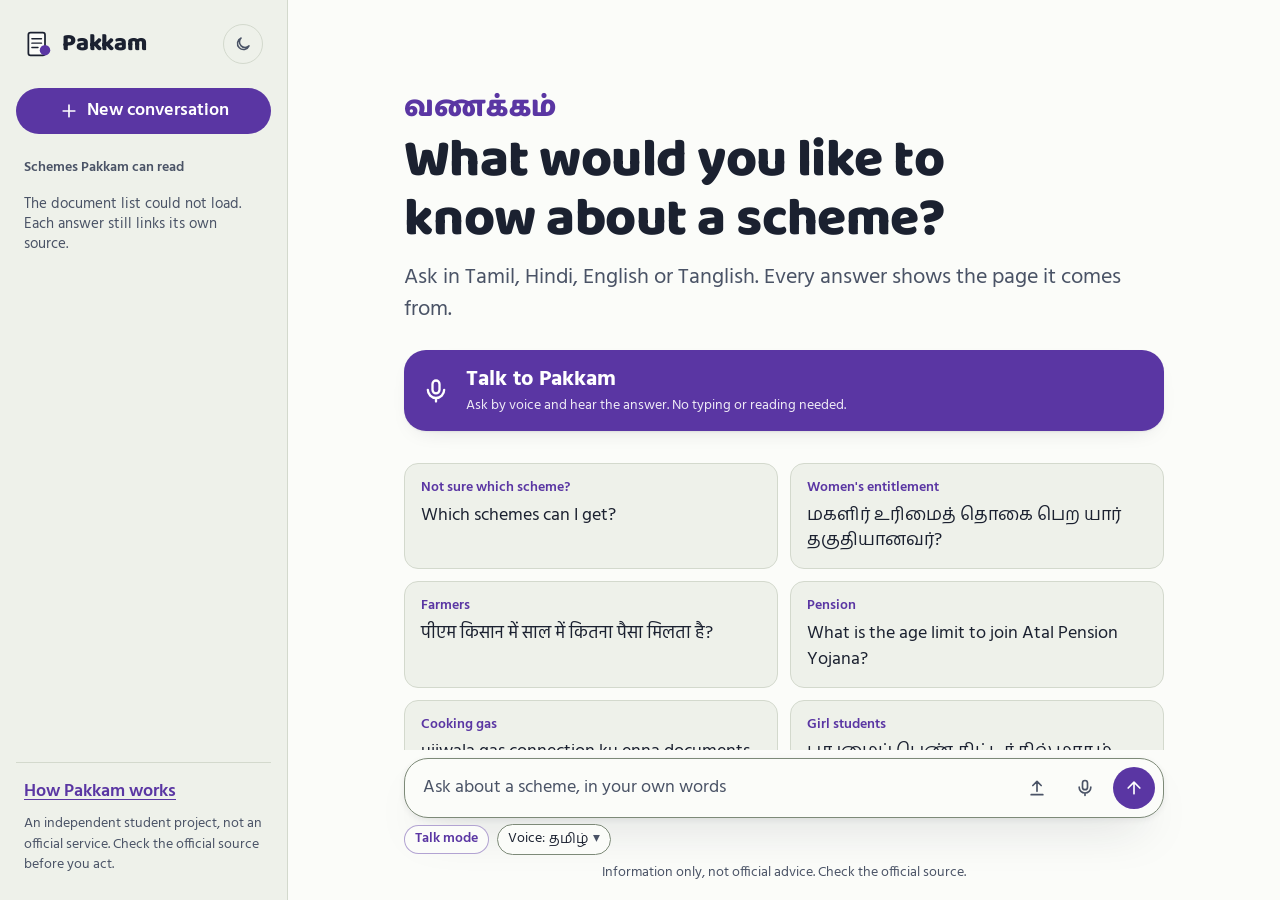
==== commit 5025bde9: "Structured answers, scheme suggestions for broad questions, follow-ups that can be answered - Answer" ====
--- a/web/chat/index.html
+++ b/web/chat/index.html
@@ -41,16 +41,6 @@
       <svg viewBox="0 0 24 24" aria-hidden="true"><path d="M12 5v14M5 12h14"/></svg>
       New conversation
     </button>
-
-    <div class="side-block">
-      <p class="side-h">Ask in any of these</p>
-      <ul class="side-scripts">
-        <li lang="ta">தமிழ்</li>
-        <li lang="hi">हिन्दी</li>
-        <li lang="en">English</li>
-        <li lang="ta-Latn">Tanglish</li>
-      </ul>
-    </div>
 
     <div class="side-block side-schemes">
       <p class="side-h" id="schemes-h" tabindex="-1">Schemes Pakkam can read</p>
@@ -100,6 +90,7 @@
             <span><strong>Talk to Pakkam</strong><small>Ask by voice and hear the answer. No typing or reading needed.</small></span>
           </button>
           <ul class="suggestions">
+            <li><button type="button" class="suggest" data-q><span class="suggest-topic">Not sure which scheme?</span><span class="suggest-q" lang="en">Which schemes can I get?</span></button></li>
             <li><button type="button" class="suggest" data-q><span class="suggest-topic">Women's entitlement</span><span class="suggest-q" lang="ta">மகளிர் உரிமைத் தொகை பெற யார் தகுதியானவர்?</span></button></li>
             <li><button type="button" class="suggest" data-q><span class="suggest-topic">Farmers</span><span class="suggest-q" lang="hi">पीएम किसान में साल में कितना पैसा मिलता है?</span></button></li>
             <li><button type="button" class="suggest" data-q><span class="suggest-topic">Pension</span><span class="suggest-q" lang="en">What is the age limit to join Atal Pension Yojana?</span></button></li>
@@ -130,6 +121,8 @@
       </form>
       <div class="voice-row">
         <button type="button" class="voice-action talk-open" data-talk>Talk mode</button>
+        <details class="voice-lang-pick" id="voice-lang-pick">
+          <summary title="The language you will speak in, for the mic and Talk mode. Typed questions are detected automatically.">Voice: <span id="voice-lang-now" lang="ta">தமிழ்</span></summary>
         <fieldset class="voice-langs" id="voice-lang">
           <legend>I will speak in</legend>
           <label><input type="radio" name="voice-lang" value="ta" checked><span lang="ta">தமிழ்</span></label>
@@ -137,6 +130,7 @@
           <label><input type="radio" name="voice-lang" value="en"><span>English</span></label>
           <label><input type="radio" name="voice-lang" value="ta-Latn"><span>Tanglish <small>(being tested)</small></span></label>
         </fieldset>
+        </details>
         <span class="voice-status" id="voice-status"></span>
         <button type="button" class="voice-action" id="voice-cancel" hidden>✕ Cancel</button>
         <button type="button" class="voice-action" id="voice-retry" hidden>Send again</button>
--- a/web/assets/chat.css
+++ b/web/assets/chat.css
@@ -122,6 +122,18 @@
 .avatar circle { fill: var(--stamp); }
 .a-body { min-width: 0; padding-top: 4px; }
 .sentences { font-size: var(--step-0); line-height: 1.65; }
+.a-sections { display: grid; gap: var(--s-3); }
+.a-section-h { display: flex; align-items: center; gap: 8px; margin: 0 0 4px; color: var(--ink-2); font-size: var(--step--1); font-weight: 700; letter-spacing: .02em; text-transform: uppercase; }
+.a-section-icon { display: inline-grid; place-items: center; width: 1.6em; height: 1.6em; color: var(--stamp); background: var(--canvas); border: 1px solid var(--stamp-line); border-radius: 50%; font-size: .95em; text-transform: none; }
+.a-section + .a-section { padding-top: var(--s-3); border-top: 1px dashed var(--border); }
+.follow-up.checking { opacity: .55; }
+.clarify-sub { margin-top: var(--s-3); }
+.voice-lang-pick { position: relative; }
+.voice-lang-pick > summary { display: inline-flex; align-items: center; gap: 4px; padding: 3px 10px; list-style: none; color: var(--ink); background: var(--panel); border: 1px solid var(--border); border-radius: 999px; cursor: pointer; }
+.voice-lang-pick > summary::-webkit-details-marker { display: none; }
+.voice-lang-pick > summary::after { content: '▾'; color: var(--ink-2); }
+.voice-lang-pick[open] > summary::after { content: '▴'; }
+.voice-lang-pick[open] .voice-langs { margin-top: 6px; }
 .sent { border-radius: 4px; transition: background-color .2s var(--ease-out); -webkit-box-decoration-break: clone; box-decoration-break: clone; }
 .sent.lit { background: var(--stamp-soft); }
 
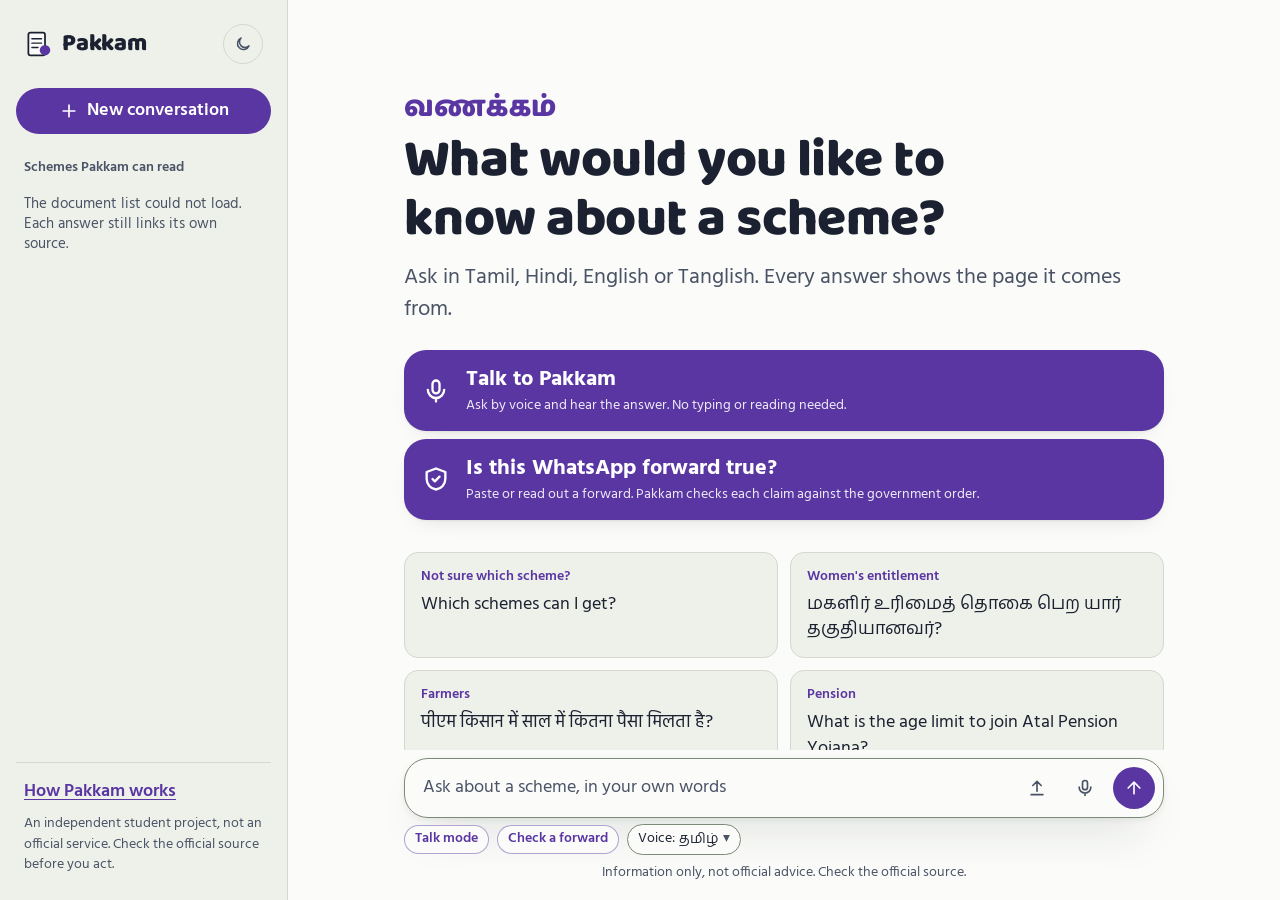
==== commit 13ec70c0: "Rumour shield: 'Is this WhatsApp forward true?' with proof and scam warnings - /check-forward return" ====
--- a/web/chat/index.html
+++ b/web/chat/index.html
@@ -89,6 +89,10 @@
             <svg viewBox="0 0 24 24" aria-hidden="true"><rect x="9" y="3" width="6" height="11" rx="3"/><path d="M5 11a7 7 0 0 0 14 0M12 18v3"/></svg>
             <span><strong>Talk to Pakkam</strong><small>Ask by voice and hear the answer. No typing or reading needed.</small></span>
           </button>
+          <button type="button" class="talk-start forward-start" data-forward>
+            <svg viewBox="0 0 24 24" aria-hidden="true"><path d="M12 3l8 3v6c0 4.5-3.4 8.3-8 9-4.6-.7-8-4.5-8-9V6l8-3z"/><path d="M9 12l2 2 4-4"/></svg>
+            <span><strong>Is this WhatsApp forward true?</strong><small>Paste or read out a forward. Pakkam checks each claim against the government order.</small></span>
+          </button>
           <ul class="suggestions">
             <li><button type="button" class="suggest" data-q><span class="suggest-topic">Not sure which scheme?</span><span class="suggest-q" lang="en">Which schemes can I get?</span></button></li>
             <li><button type="button" class="suggest" data-q><span class="suggest-topic">Women's entitlement</span><span class="suggest-q" lang="ta">மகளிர் உரிமைத் தொகை பெற யார் தகுதியானவர்?</span></button></li>
@@ -121,6 +125,7 @@
       </form>
       <div class="voice-row">
         <button type="button" class="voice-action talk-open" data-talk>Talk mode</button>
+        <button type="button" class="voice-action talk-open" data-forward>Check a forward</button>
         <details class="voice-lang-pick" id="voice-lang-pick">
           <summary title="The language you will speak in, for the mic and Talk mode. Typed questions are detected automatically.">Voice: <span id="voice-lang-now" lang="ta">தமிழ்</span></summary>
         <fieldset class="voice-langs" id="voice-lang">
--- a/web/assets/chat.css
+++ b/web/assets/chat.css
@@ -591,3 +591,58 @@
 @media (max-width: 640px) {
   .talk-open { display: none; } /* the top bar has the Talk button on phones */
 }
+
+/* Proof card: the official page to show at the counter */
+.proof-open-btn { padding: 4px 12px; color: var(--stamp); background: var(--canvas); border: 1px solid var(--stamp-line); border-radius: 999px; font: inherit; font-weight: 600; cursor: pointer; }
+.proof-open-btn:hover { background: var(--stamp); color: var(--on-stamp); }
+body.proof-open { overflow: hidden; }
+.proof { position: fixed; inset: 0; z-index: 60; display: grid; place-items: center; padding: 12px; background: rgb(10 8 20 / .55); }
+.proof-box { display: flex; flex-direction: column; width: min(760px, 100%); max-height: 100%; background: var(--panel); color: var(--ink); border-radius: var(--r-md); box-shadow: 0 20px 60px rgb(0 0 0 / .35); overflow: hidden; }
+.proof-head { display: flex; align-items: center; justify-content: space-between; gap: 8px; padding: 12px 16px; background: var(--stamp); color: var(--on-stamp); }
+.proof-title { margin: 0; font-size: 1.15rem; }
+.proof-close { width: 40px; height: 40px; color: inherit; background: transparent; border: 0; font-size: 1.3rem; cursor: pointer; }
+.proof-tabs { display: flex; flex-wrap: wrap; gap: 6px; padding: 8px 16px 0; }
+.proof-tabs:empty { display: none; }
+.proof-tab { padding: 3px 10px; background: var(--canvas); color: var(--ink); border: 1px solid var(--border); border-radius: 999px; cursor: pointer; font: inherit; }
+.proof-tab[aria-pressed="true"] { background: var(--stamp); color: var(--on-stamp); border-color: var(--stamp); }
+.proof-body { overflow-y: auto; padding: 12px 16px; }
+.proof-doc { margin: 0; font-size: 1.25rem; font-weight: 700; line-height: 1.3; }
+.proof-meta { margin: 2px 0 8px; color: var(--ink-2); font-size: 1.05rem; }
+.proof-checked { margin: 0 0 10px; padding: 8px 10px; color: #0f5a2c; background: #e5f5ea; border-radius: 8px; font-weight: 600; }
+.proof-note { margin: 0 0 10px; color: var(--ink-2); }
+.proof-page { margin: 0; background: #fff; border: 1px solid var(--border); border-radius: 8px; overflow: hidden; }
+.proof-page img { display: block; width: 100%; height: auto; }
+.proof-next { margin: 14px 0 6px; font-size: 1.05rem; }
+.proof-steps { margin: 0; padding-left: 1.3em; font-size: 1.05rem; line-height: 1.55; }
+.proof-actions { display: flex; flex-wrap: wrap; gap: 8px; padding: 12px 16px; border-top: 1px solid var(--border); }
+.proof-btn { padding: 8px 14px; color: var(--stamp); background: var(--canvas); border: 1px solid var(--stamp-line); border-radius: 999px; font: inherit; font-weight: 600; text-decoration: none; cursor: pointer; }
+.proof-btn:hover { background: var(--stamp); color: var(--on-stamp); }
+@media (prefers-color-scheme: dark) { .proof-checked { color: #b7f0c8; background: #123d22; } }
+
+/* Rumour shield */
+.forward-start { margin-top: var(--s-2); }
+.shield-input { width: 100%; min-height: 7em; padding: 10px; color: var(--ink); background: var(--canvas); border: 1px solid var(--border); border-radius: 8px; font: inherit; font-size: 1.05rem; resize: vertical; }
+.shield-row { padding: 10px 0 0; border: 0; }
+.shield-check { background: var(--stamp); color: var(--on-stamp); }
+.shield-status { margin-top: 8px; }
+.shield-overall { margin: 12px 0 8px; padding: 10px 12px; border-radius: 8px; font-size: 1.15rem; font-weight: 700; background: var(--canvas); }
+.shield-wrong .shield-verdict, .shield-overall.shield-wrong { color: #9b1c1c; }
+.shield-overall.shield-wrong { background: #fde8e8; }
+.shield-overall.shield-looks_right { background: #e5f5ea; color: #0f5a2c; }
+.shield-overall.shield-partly_wrong, .shield-overall.shield-not_in_documents { background: #fff4d6; color: #7a4b00; }
+.shield-claim { margin: 8px 0; padding: 10px 12px; border: 1px solid var(--border); border-left: 4px solid var(--border); border-radius: 8px; }
+.shield-claim.shield-contradicted { border-left-color: #c53030; }
+.shield-claim.shield-supported { border-left-color: #2f855a; }
+.shield-claim.shield-not_in_documents { border-left-color: #c58a00; }
+.shield-verdict { margin: 0; font-weight: 700; }
+.shield-claim-text { margin: 4px 0; font-style: italic; }
+.shield-why { margin: 0 0 8px; }
+.shield-warn { margin: 10px 0; padding: 10px 12px; background: #fde8e8; color: #7f1d1d; border-radius: 8px; }
+.shield-warn-title { margin: 0 0 4px; font-weight: 700; }
+.shield-warn ul { margin: 0; padding-left: 1.2em; }
+.shield-wa { background: #25d366; color: #fff; border-color: #25d366; }
+@media (prefers-color-scheme: dark) {
+  .shield-overall.shield-wrong, .shield-warn { background: #4a1414; color: #fecaca; }
+  .shield-overall.shield-looks_right { background: #123d22; color: #b7f0c8; }
+  .shield-overall.shield-partly_wrong, .shield-overall.shield-not_in_documents { background: #4a3500; color: #ffe4a3; }
+}
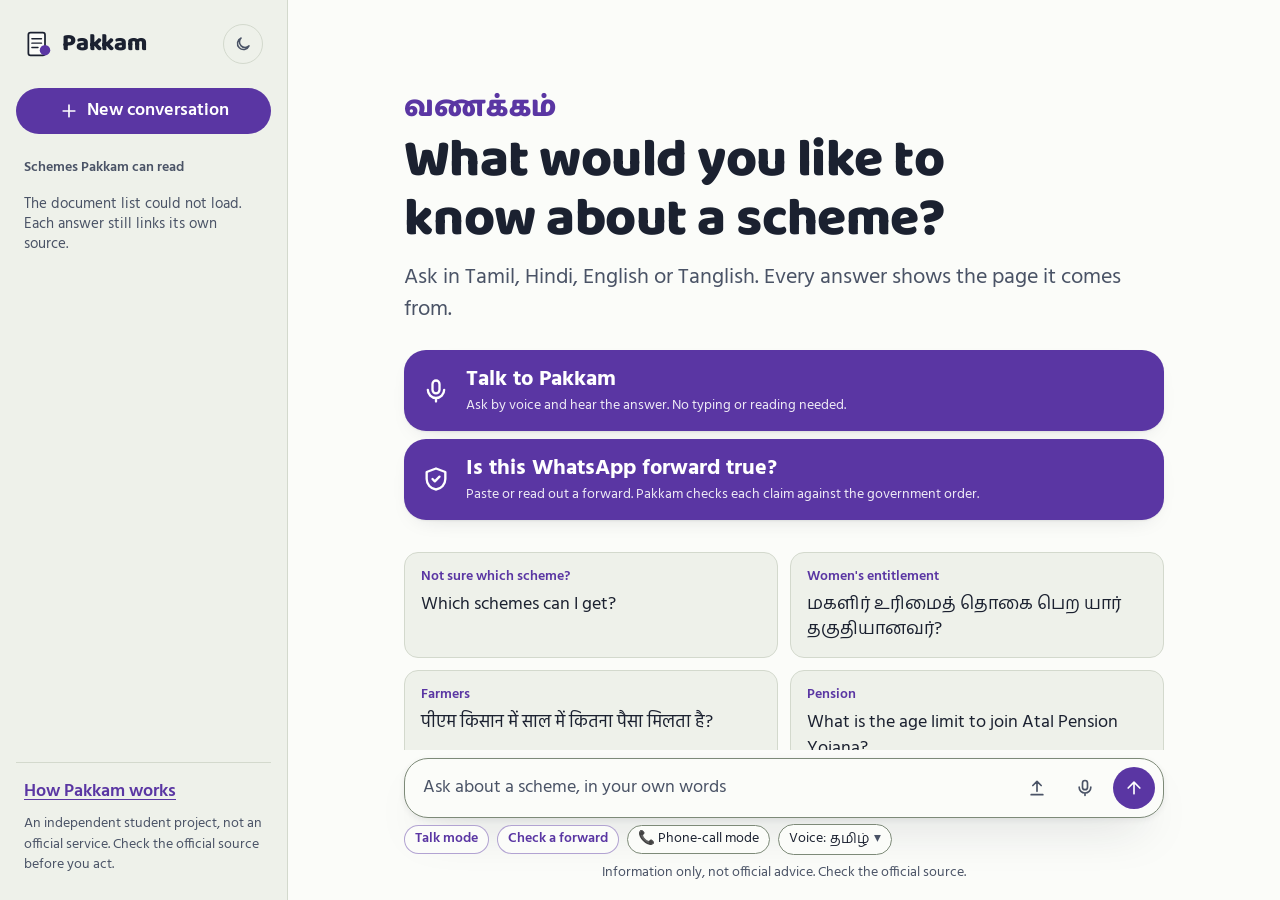
==== commit e9d9205d: "Voice core: Prisma v3.0, instant spoken filler, spoken source, phone-call mode - Speech to text uses" ====
--- a/web/chat/index.html
+++ b/web/chat/index.html
@@ -126,6 +126,7 @@
       <div class="voice-row">
         <button type="button" class="voice-action talk-open" data-talk>Talk mode</button>
         <button type="button" class="voice-action talk-open" data-forward>Check a forward</button>
+        <button type="button" class="voice-action phone-mode" id="phone-mode" aria-pressed="false" title="Makes your recording sound like a noisy phone call (8 kHz, telephone codec, line noise) before Pakkam hears it">📞 Phone-call mode</button>
         <details class="voice-lang-pick" id="voice-lang-pick">
           <summary title="The language you will speak in, for the mic and Talk mode. Typed questions are detected automatically.">Voice: <span id="voice-lang-now" lang="ta">தமிழ்</span></summary>
         <fieldset class="voice-langs" id="voice-lang">
--- a/web/assets/chat.css
+++ b/web/assets/chat.css
@@ -646,3 +646,5 @@
   .shield-overall.shield-looks_right { background: #123d22; color: #b7f0c8; }
   .shield-overall.shield-partly_wrong, .shield-overall.shield-not_in_documents { background: #4a3500; color: #ffe4a3; }
 }
+
+.phone-mode[aria-pressed="true"] { color: var(--on-stamp); background: var(--stamp); border-color: var(--stamp); }
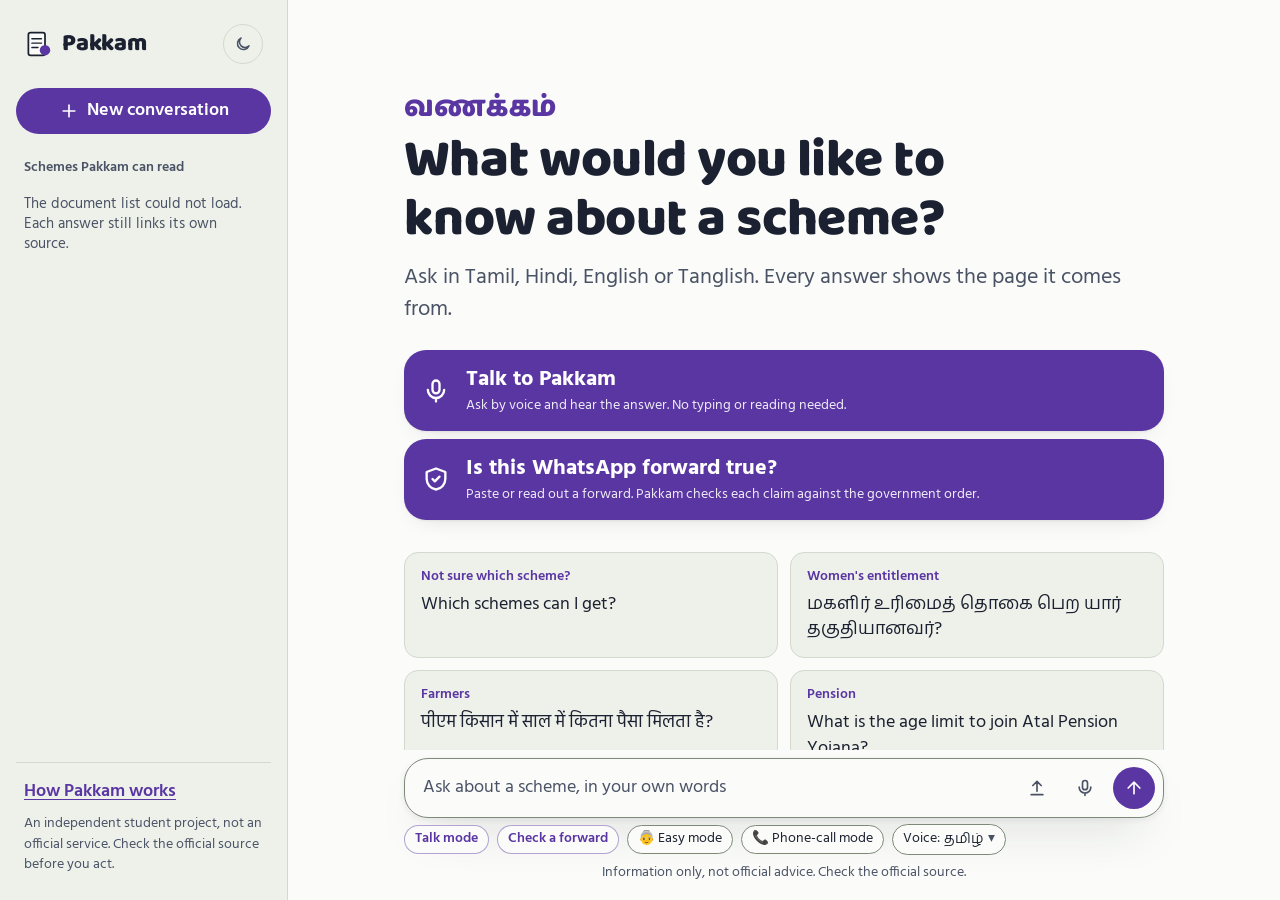
==== commit a9af6560: "Easy mode: bigger text and buttons, answers read aloud, slower speech For elderly people, and for a " ====
--- a/web/chat/index.html
+++ b/web/chat/index.html
@@ -126,6 +126,7 @@
       <div class="voice-row">
         <button type="button" class="voice-action talk-open" data-talk>Talk mode</button>
         <button type="button" class="voice-action talk-open" data-forward>Check a forward</button>
+        <button type="button" class="voice-action phone-mode" id="easy-mode" aria-pressed="false" title="Bigger text and buttons, every answer read aloud, slower speech">👵 Easy mode</button>
         <button type="button" class="voice-action phone-mode" id="phone-mode" aria-pressed="false" title="Makes your recording sound like a noisy phone call (8 kHz, telephone codec, line noise) before Pakkam hears it">📞 Phone-call mode</button>
         <details class="voice-lang-pick" id="voice-lang-pick">
           <summary title="The language you will speak in, for the mic and Talk mode. Typed questions are detected automatically.">Voice: <span id="voice-lang-now" lang="ta">தமிழ்</span></summary>
--- a/web/assets/chat.css
+++ b/web/assets/chat.css
@@ -648,3 +648,24 @@
 }
 
 .phone-mode[aria-pressed="true"] { color: var(--on-stamp); background: var(--stamp); border-color: var(--stamp); }
+
+/* What can I get: signed facts per scheme */
+.facts-total { margin: 4px 0 10px; padding: 10px 12px; color: #0f5a2c; background: #e5f5ea; border-radius: 8px; font-weight: 700; }
+.facts-list { display: grid; gap: 10px; margin-bottom: 10px; }
+.facts-item { padding: 10px 12px; background: var(--panel); border: 1px solid var(--border); border-radius: 8px; }
+.facts-scheme { margin: 0 0 4px; font-weight: 700; }
+.facts-line { margin: 2px 0; line-height: 1.5; }
+.facts-actions { display: flex; flex-wrap: wrap; gap: 8px; margin-top: 8px; }
+@media (prefers-color-scheme: dark) { .facts-total { color: #b7f0c8; background: #123d22; } }
+
+/* Ask an officer */
+.officer-form { display: grid; gap: 8px; margin-top: 10px; padding-top: 10px; border-top: 1px dashed var(--border); }
+.officer-intro { margin: 0; color: var(--ink-2); }
+.officer-contact { padding: 8px 10px; color: var(--ink); background: var(--canvas); border: 1px solid var(--border); border-radius: 8px; font: inherit; }
+
+/* Easy mode: bigger text and touch targets for elderly users and helpers */
+body.easy { font-size: 118%; }
+body.easy .sentences, body.easy .refusal-text, body.easy .facts-line { font-size: 1.2rem; line-height: 1.7; }
+body.easy .listen-btn, body.easy .proof-open-btn, body.easy .follow-up, body.easy .voice-action { padding: 10px 16px; font-size: 1.05rem; }
+body.easy #q { font-size: 1.15rem; }
+body.easy .icon-btn, body.easy .send { transform: scale(1.15); }
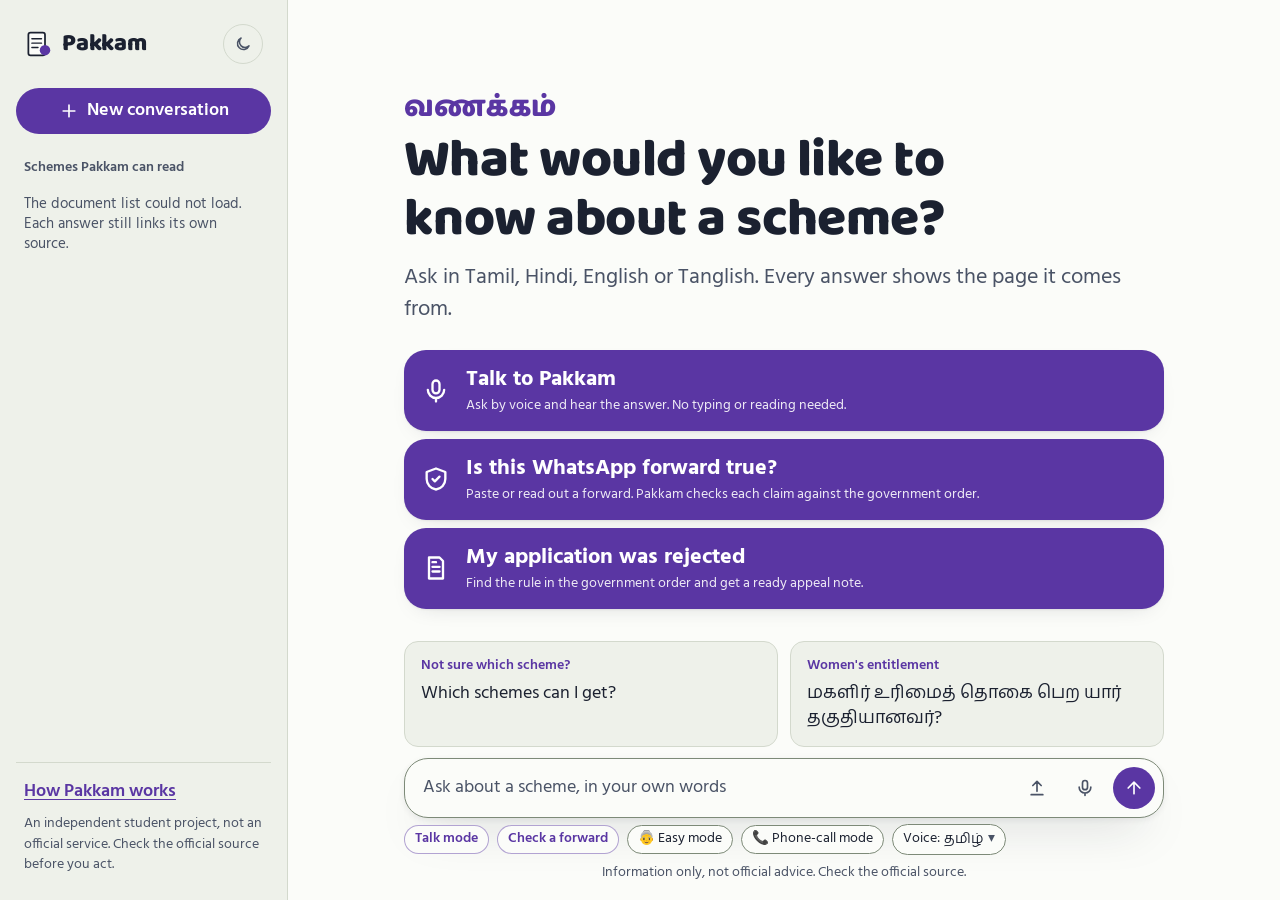
==== commit 76220c9b: "Visit checklist, 'my application was rejected' appeal helper, two draft KMUT cards - Visit checklist" ====
--- a/web/chat/index.html
+++ b/web/chat/index.html
@@ -93,6 +93,10 @@
             <svg viewBox="0 0 24 24" aria-hidden="true"><path d="M12 3l8 3v6c0 4.5-3.4 8.3-8 9-4.6-.7-8-4.5-8-9V6l8-3z"/><path d="M9 12l2 2 4-4"/></svg>
             <span><strong>Is this WhatsApp forward true?</strong><small>Paste or read out a forward. Pakkam checks each claim against the government order.</small></span>
           </button>
+          <button type="button" class="talk-start forward-start" data-appeal>
+            <svg viewBox="0 0 24 24" aria-hidden="true"><path d="M6 3h9l3 3v15H6z"/><path d="M9 11h6M9 15h6M9 7h3"/></svg>
+            <span><strong>My application was rejected</strong><small>Find the rule in the government order and get a ready appeal note.</small></span>
+          </button>
           <ul class="suggestions">
             <li><button type="button" class="suggest" data-q><span class="suggest-topic">Not sure which scheme?</span><span class="suggest-q" lang="en">Which schemes can I get?</span></button></li>
             <li><button type="button" class="suggest" data-q><span class="suggest-topic">Women's entitlement</span><span class="suggest-q" lang="ta">மகளிர் உரிமைத் தொகை பெற யார் தகுதியானவர்?</span></button></li>
--- a/web/assets/chat.css
+++ b/web/assets/chat.css
@@ -669,3 +669,19 @@
 body.easy .listen-btn, body.easy .proof-open-btn, body.easy .follow-up, body.easy .voice-action { padding: 10px 16px; font-size: 1.05rem; }
 body.easy #q { font-size: 1.15rem; }
 body.easy .icon-btn, body.easy .send { transform: scale(1.15); }
+
+/* Visit checklist and appeal helper */
+.check-list { margin: 8px 0 0; padding: 0; list-style: none; }
+.check-item { display: grid; grid-template-columns: auto 1fr auto; gap: 10px; align-items: start; padding: 10px 0; border-top: 1px solid var(--border); font-size: 1.05rem; line-height: 1.5; }
+.check-item input { width: 22px; height: 22px; margin-top: 2px; accent-color: var(--stamp); }
+.check-item input:checked + label { color: var(--ink-2); text-decoration: line-through; }
+.appeal-label { display: grid; gap: 4px; font-weight: 600; }
+.appeal-rule { padding: 10px 12px; background: var(--canvas); border-left: 4px solid var(--stamp); border-radius: 8px; }
+.appeal-rule p { margin: 0 0 6px; }
+.appeal-note { font-family: inherit; white-space: pre-wrap; }
+@media print {
+  body.proof-open > *:not(.proof) { display: none !important; }
+  .proof { position: static; background: none; padding: 0; }
+  .proof-box { box-shadow: none; max-height: none; }
+  .proof-actions, .proof-close, .appeal-form { display: none !important; }
+}
